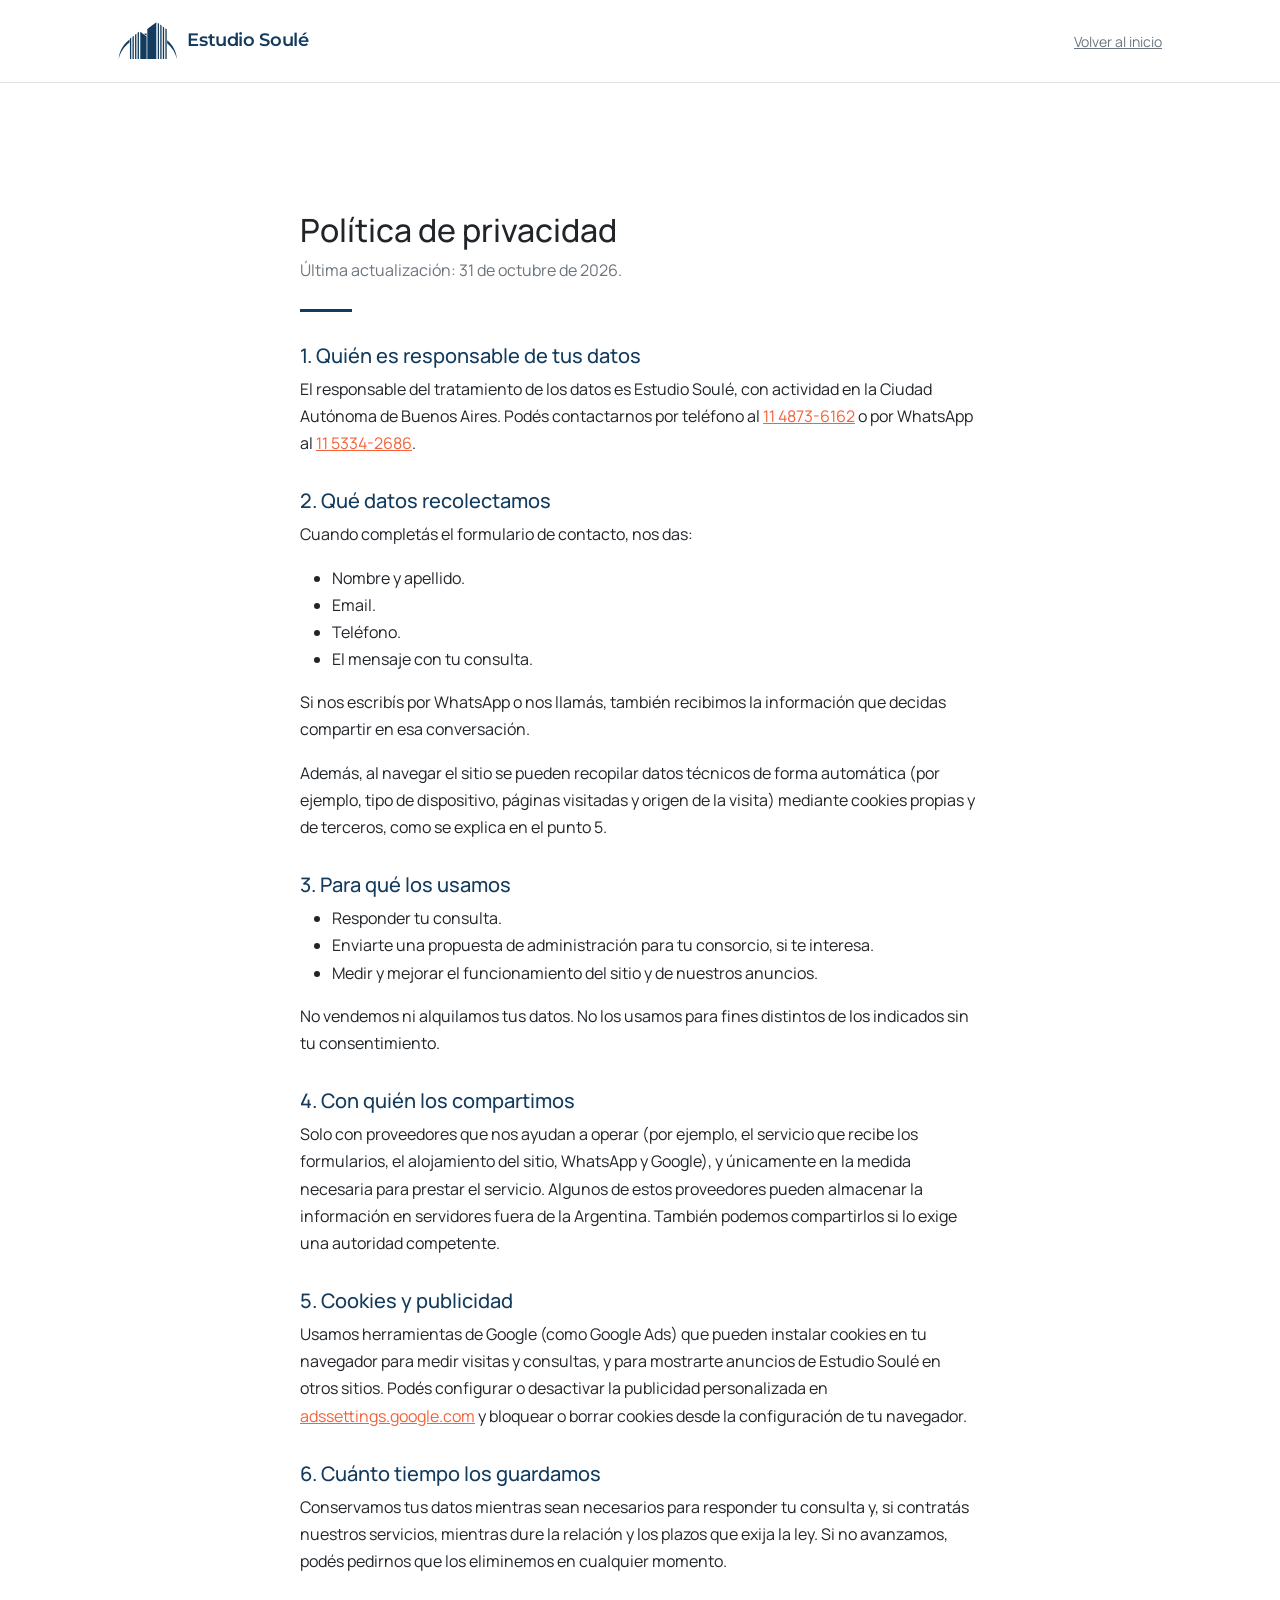
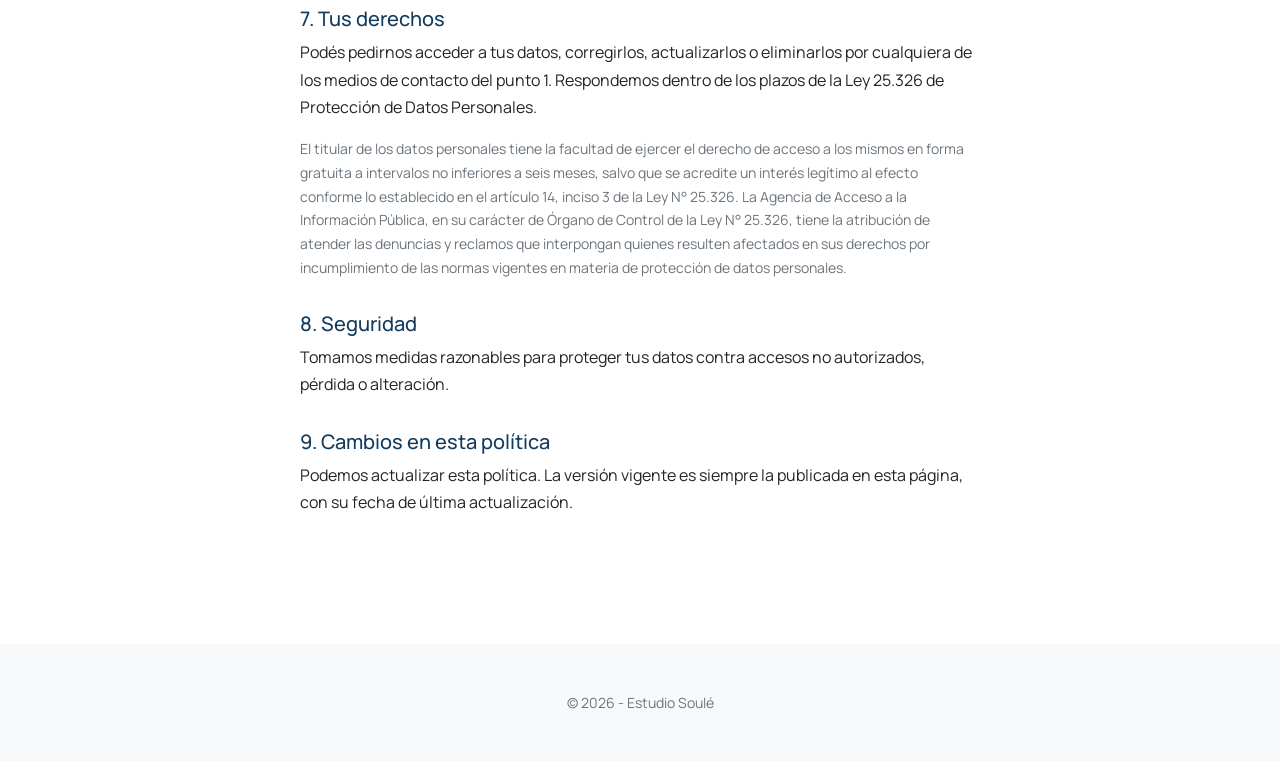
==== politica-de-privacidad.html @ 871c15b6 "Política de privacidad, teléfono flexible, imagen WebP y teléfono para Google Co-Authored-By: Claude" ====
<!DOCTYPE html>
<html lang="es-AR">

<head>

    <meta charset="utf-8" />

    <meta name="viewport" content="width=device-width, initial-scale=1" />

    <meta name="description" content="Política de privacidad de Estudio Soulé." />

    <meta name="author" content="Estudio Soulé" />

    <meta name="theme-color" content="#123B5D" />

    <link rel="canonical" href="https://www.estudiosoule.com.ar/politica-de-privacidad.html" />


    <!-- Favicon -->
    <link rel="icon" type="image/svg+xml" href="/assets/favicon_soule.svg">
    <link rel="icon" type="image/png" sizes="32x32" href="/assets/favicon_soule_1.png">


    <!-- Google Fonts -->

    <link href="https://fonts.googleapis.com/css2?family=Manrope:wght@400;500;600;700&family=Montserrat:wght@400;500;600;700&display=swap" rel="stylesheet">


    <!-- Core theme CSS -->

    <link href="/css/styles.css" rel="stylesheet" />


    <title>
        Política de privacidad | Estudio Soulé
    </title>

</head>


<body>


    <!-- Navigation -->

    <nav class="navbar navbar-light bg-white border-bottom py-3">

        <div class="container px-4 px-lg-5">

            <a class="navbar-brand" href="/" aria-label="Estudio Soulé - Inicio">

                <img src="/assets/logo/isologo-color.svg" alt="Estudio Soulé" class="navbar-logo">

                <span class="wisehost-name">
                    <span class="wise">Estudio Soulé</span>
                </span>

            </a>

            <a class="small text-muted" href="/">
                Volver al inicio
            </a>

        </div>

    </nav>


    <!-- Privacy policy -->

    <section class="page-section privacy-section">

        <div class="container px-4 px-lg-5">

            <div class="row gx-4 gx-lg-5 justify-content-center">

                <div class="col-lg-8">

                    <h1 class="h2 mt-0">
                        Política de privacidad
                    </h1>

                    <p class="text-muted">
                        Última actualización: 31 de octubre de 2026.
                    </p>

                    <hr class="divider ms-0" />


                    <h2 class="h5">1. Quién es responsable de tus datos</h2>

                    <p>
                        El responsable del tratamiento de los datos es Estudio Soulé, con actividad en la
                        Ciudad Autónoma de Buenos Aires. Podés contactarnos por teléfono al
                        <a href="tel:+541148736162">11 4873-6162</a>
                        o por WhatsApp al
                        <a href="https://wa.me/5491153342686" target="_blank" rel="noopener">11 5334-2686</a>.
                    </p>


                    <h2 class="h5">2. Qué datos recolectamos</h2>

                    <p>Cuando completás el formulario de contacto, nos das:</p>

                    <ul>
                        <li>Nombre y apellido.</li>
                        <li>Email.</li>
                        <li>Teléfono.</li>
                        <li>El mensaje con tu consulta.</li>
                    </ul>

                    <p>
                        Si nos escribís por WhatsApp o nos llamás, también recibimos la información que
                        decidas compartir en esa conversación.
                    </p>

                    <p>
                        Además, al navegar el sitio se pueden recopilar datos técnicos de forma automática
                        (por ejemplo, tipo de dispositivo, páginas visitadas y origen de la visita)
                        mediante cookies propias y de terceros, como se explica en el punto 5.
                    </p>


                    <h2 class="h5">3. Para qué los usamos</h2>

                    <ul>
                        <li>Responder tu consulta.</li>
                        <li>Enviarte una propuesta de administración para tu consorcio, si te interesa.</li>
                        <li>Medir y mejorar el funcionamiento del sitio y de nuestros anuncios.</li>
                    </ul>

                    <p>
                        No vendemos ni alquilamos tus datos. No los usamos para fines distintos
                        de los indicados sin tu consentimiento.
                    </p>


                    <h2 class="h5">4. Con quién los compartimos</h2>

                    <p>
                        Solo con proveedores que nos ayudan a operar (por ejemplo, el servicio que recibe
                        los formularios, el alojamiento del sitio, WhatsApp y Google), y únicamente en la
                        medida necesaria para prestar el servicio. Algunos de estos proveedores pueden
                        almacenar la información en servidores fuera de la Argentina. También podemos
                        compartirlos si lo exige una autoridad competente.
                    </p>


                    <h2 class="h5">5. Cookies y publicidad</h2>

                    <p>
                        Usamos herramientas de Google (como Google Ads) que pueden instalar cookies en tu
                        navegador para medir visitas y consultas, y para mostrarte anuncios de Estudio Soulé
                        en otros sitios. Podés configurar o desactivar la publicidad personalizada en
                        <a href="https://adssettings.google.com" target="_blank" rel="noopener">adssettings.google.com</a>
                        y bloquear o borrar cookies desde la configuración de tu navegador.
                    </p>


                    <h2 class="h5">6. Cuánto tiempo los guardamos</h2>

                    <p>
                        Conservamos tus datos mientras sean necesarios para responder tu consulta y,
                        si contratás nuestros servicios, mientras dure la relación y los plazos que
                        exija la ley. Si no avanzamos, podés pedirnos que los eliminemos en cualquier momento.
                    </p>


                    <h2 class="h5">7. Tus derechos</h2>

                    <p>
                        Podés pedirnos acceder a tus datos, corregirlos, actualizarlos o eliminarlos
                        por cualquiera de los medios de contacto del punto 1. Respondemos dentro de los
                        plazos de la Ley 25.326 de Protección de Datos Personales.
                    </p>

                    <p class="small text-muted">
                        El titular de los datos personales tiene la facultad de ejercer el derecho de acceso
                        a los mismos en forma gratuita a intervalos no inferiores a seis meses, salvo que se
                        acredite un interés legítimo al efecto conforme lo establecido en el artículo 14,
                        inciso 3 de la Ley N° 25.326. La Agencia de Acceso a la Información Pública, en su
                        carácter de Órgano de Control de la Ley N° 25.326, tiene la atribución de atender las
                        denuncias y reclamos que interpongan quienes resulten afectados en sus derechos por
                        incumplimiento de las normas vigentes en materia de protección de datos personales.
                    </p>


                    <h2 class="h5">8. Seguridad</h2>

                    <p>
                        Tomamos medidas razonables para proteger tus datos contra accesos no autorizados,
                        pérdida o alteración.
                    </p>


                    <h2 class="h5">9. Cambios en esta política</h2>

                    <p class="mb-0">
                        Podemos actualizar esta política. La versión vigente es siempre la publicada en
                        esta página, con su fecha de última actualización.
                    </p>

                </div>

            </div>

        </div>

    </section>


    <!-- Footer -->

    <footer class="bg-light py-5">

        <div class="container px-4 px-lg-5">

            <div class="small text-center text-muted">

                &copy; 2026 - Estudio Soulé

            </div>

        </div>

    </footer>


</body>

</html>
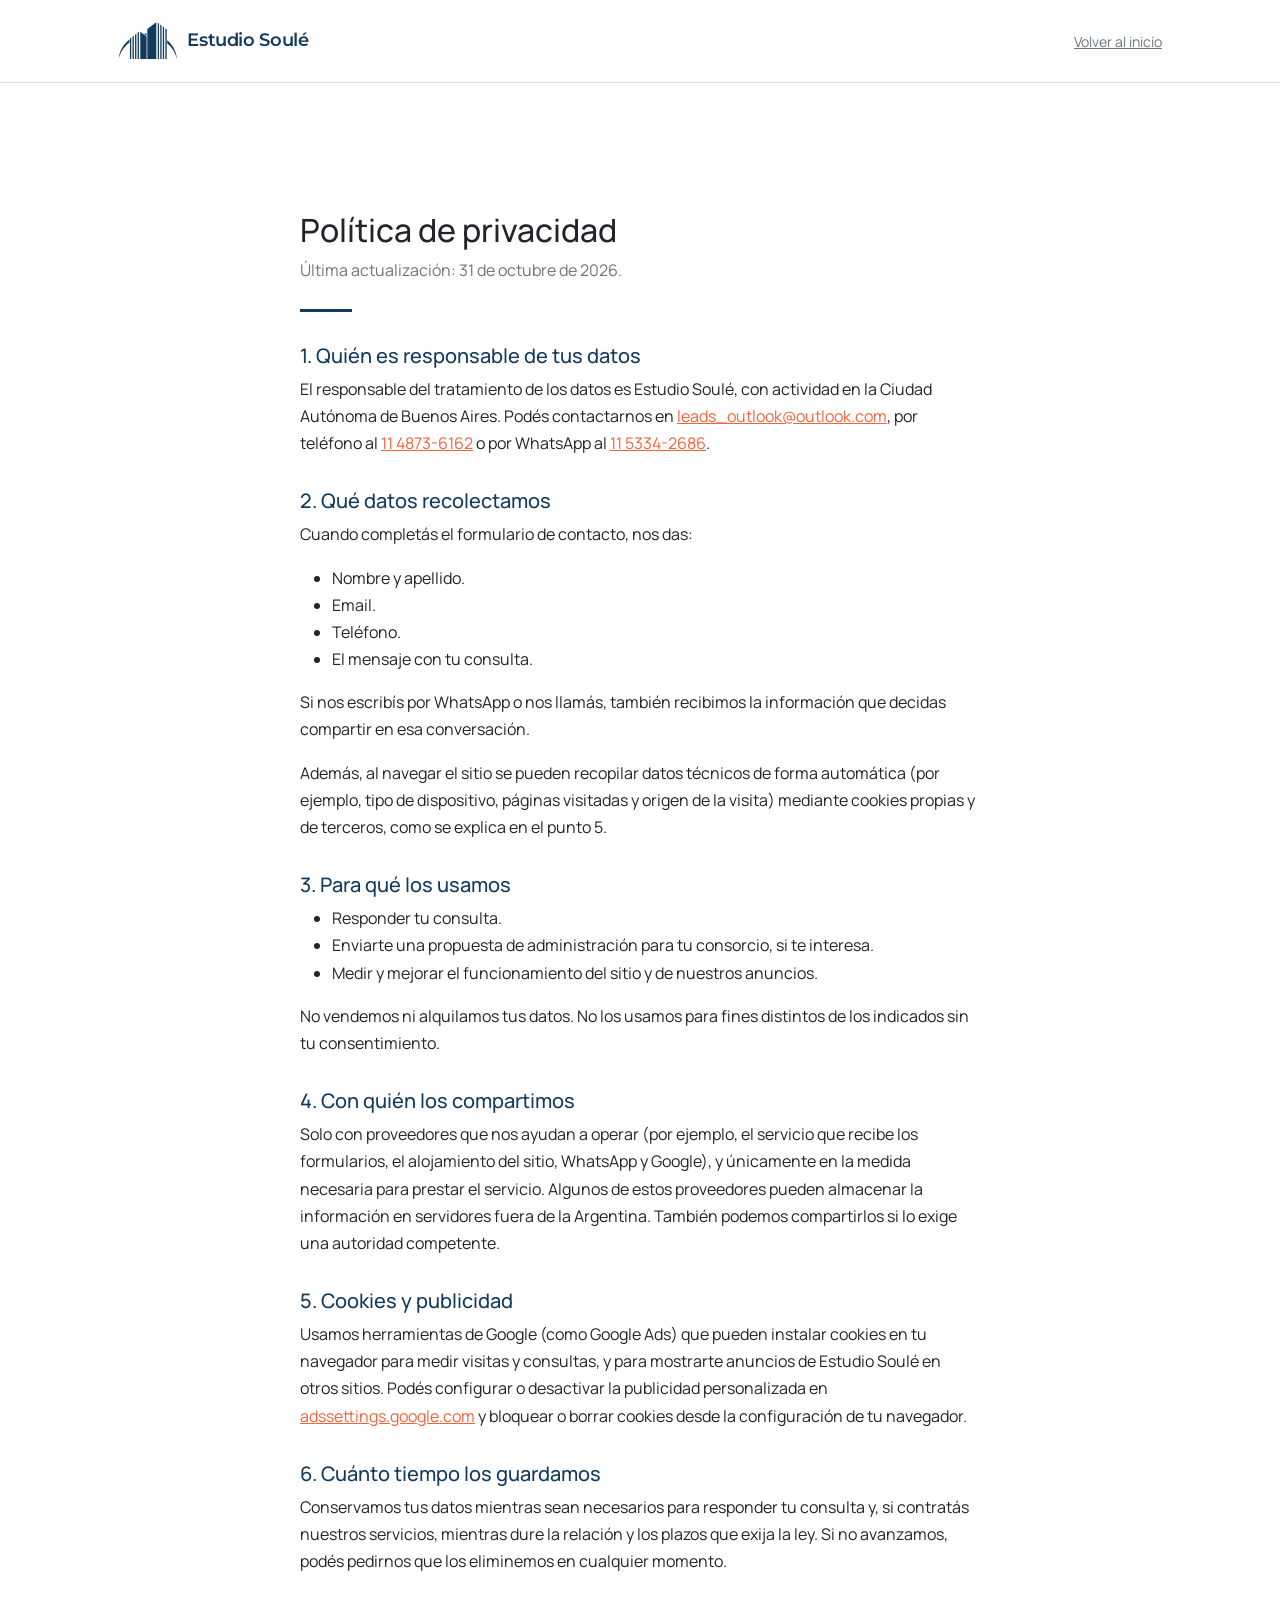
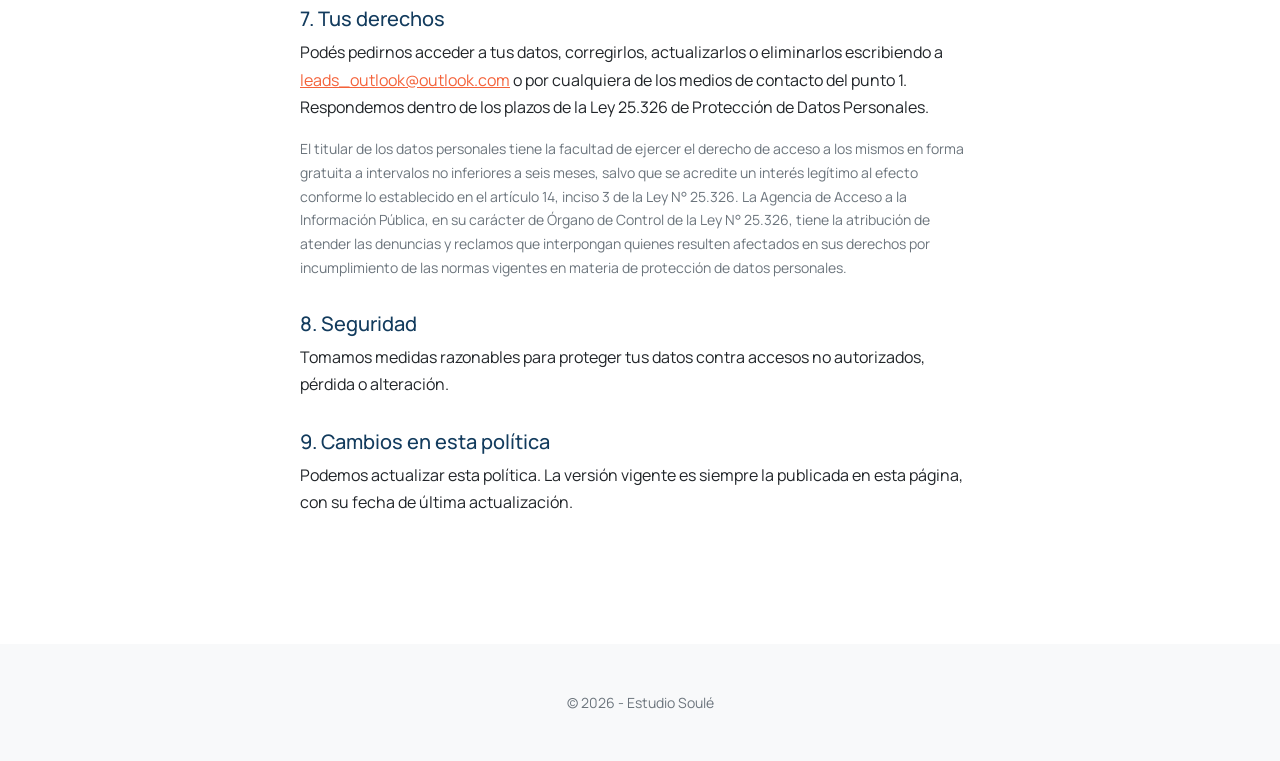
==== commit 27c94b81: "Política de privacidad: email de contacto Co-Authored-By: Claude Opus 5.5 <noreply@anthropic.com>" ====
--- a/politica-de-privacidad.html
+++ b/politica-de-privacidad.html
@@ -91,7 +91,9 @@
 
                     <p>
                         El responsable del tratamiento de los datos es Estudio Soulé, con actividad en la
-                        Ciudad Autónoma de Buenos Aires. Podés contactarnos por teléfono al
+                        Ciudad Autónoma de Buenos Aires. Podés contactarnos en
+                        <a href="mailto:leads_outlook@outlook.com">leads_outlook@outlook.com</a>,
+                        por teléfono al
                         <a href="tel:+541148736162">11 4873-6162</a>
                         o por WhatsApp al
                         <a href="https://wa.me/5491153342686" target="_blank" rel="noopener">11 5334-2686</a>.
@@ -170,7 +172,8 @@
 
                     <p>
                         Podés pedirnos acceder a tus datos, corregirlos, actualizarlos o eliminarlos
-                        por cualquiera de los medios de contacto del punto 1. Respondemos dentro de los
+                        escribiendo a <a href="mailto:leads_outlook@outlook.com">leads_outlook@outlook.com</a>
+                        o por cualquiera de los medios de contacto del punto 1. Respondemos dentro de los
                         plazos de la Ley 25.326 de Protección de Datos Personales.
                     </p>
 
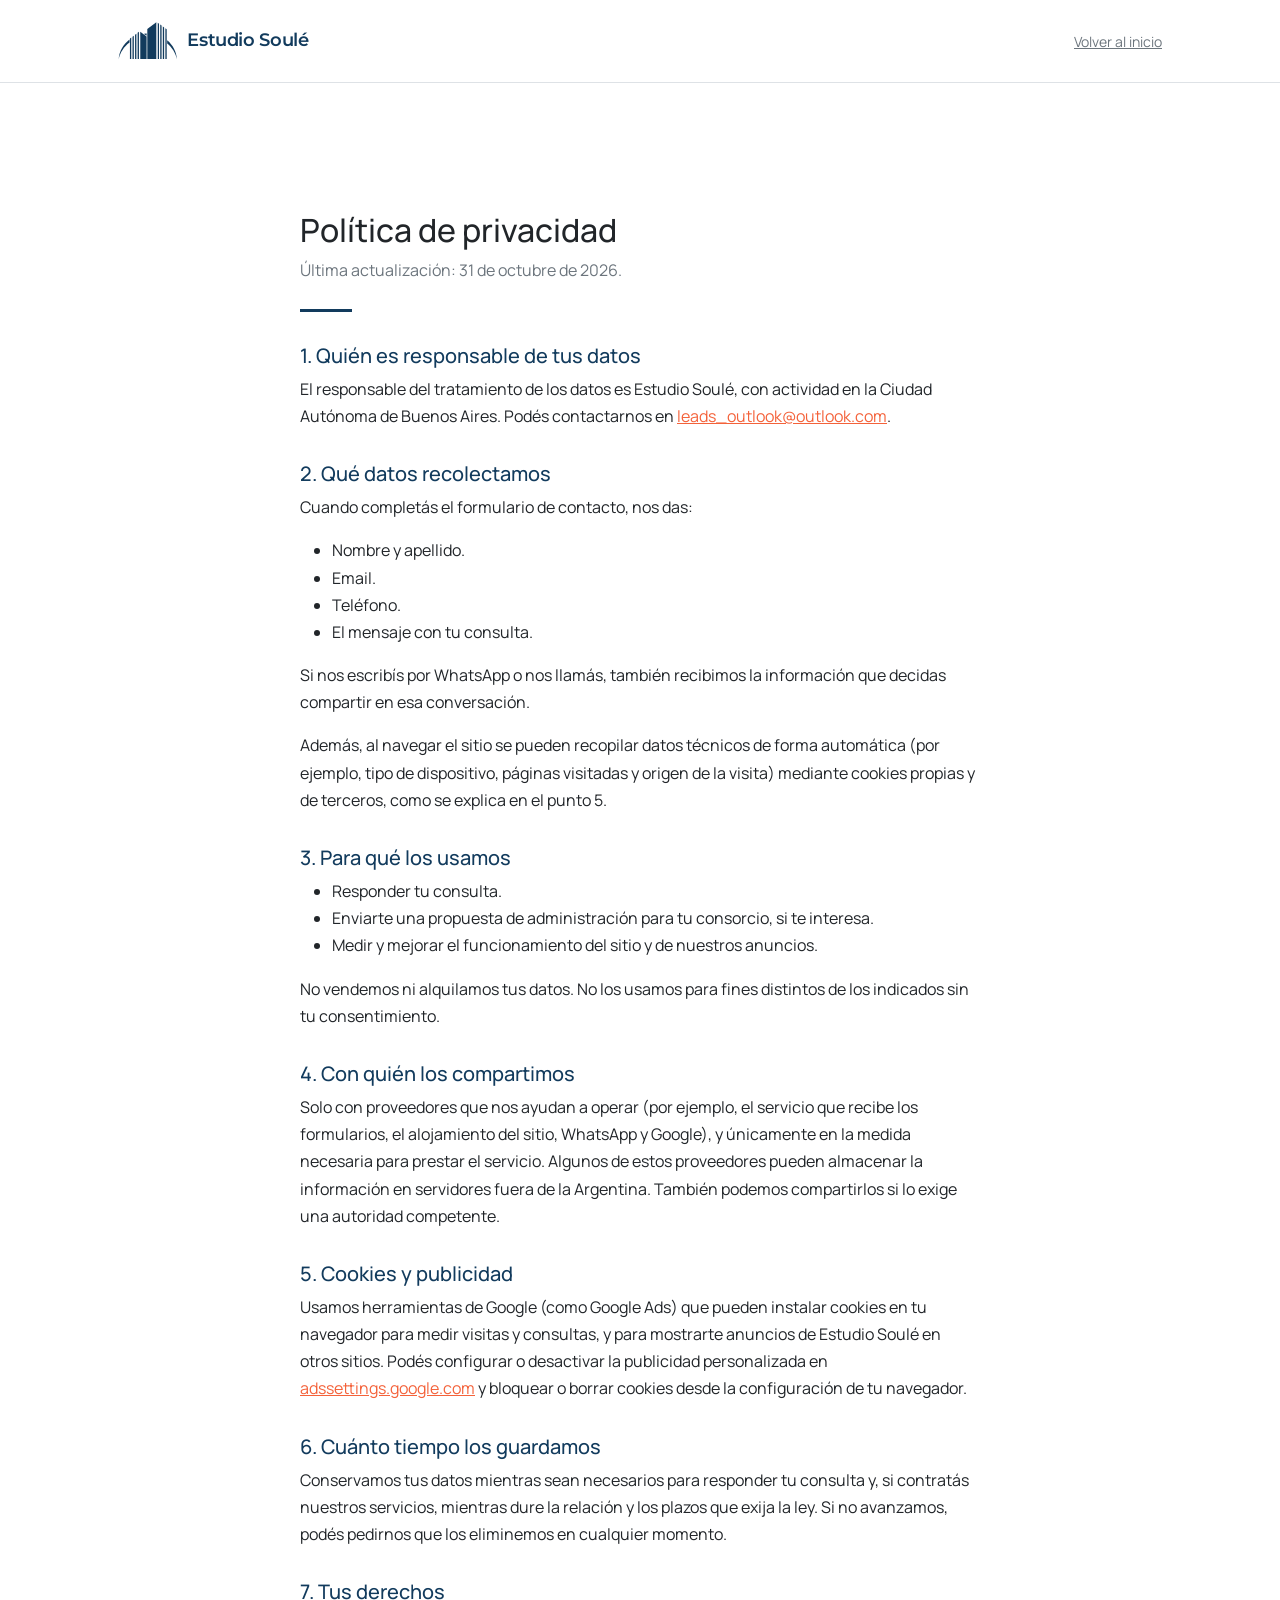
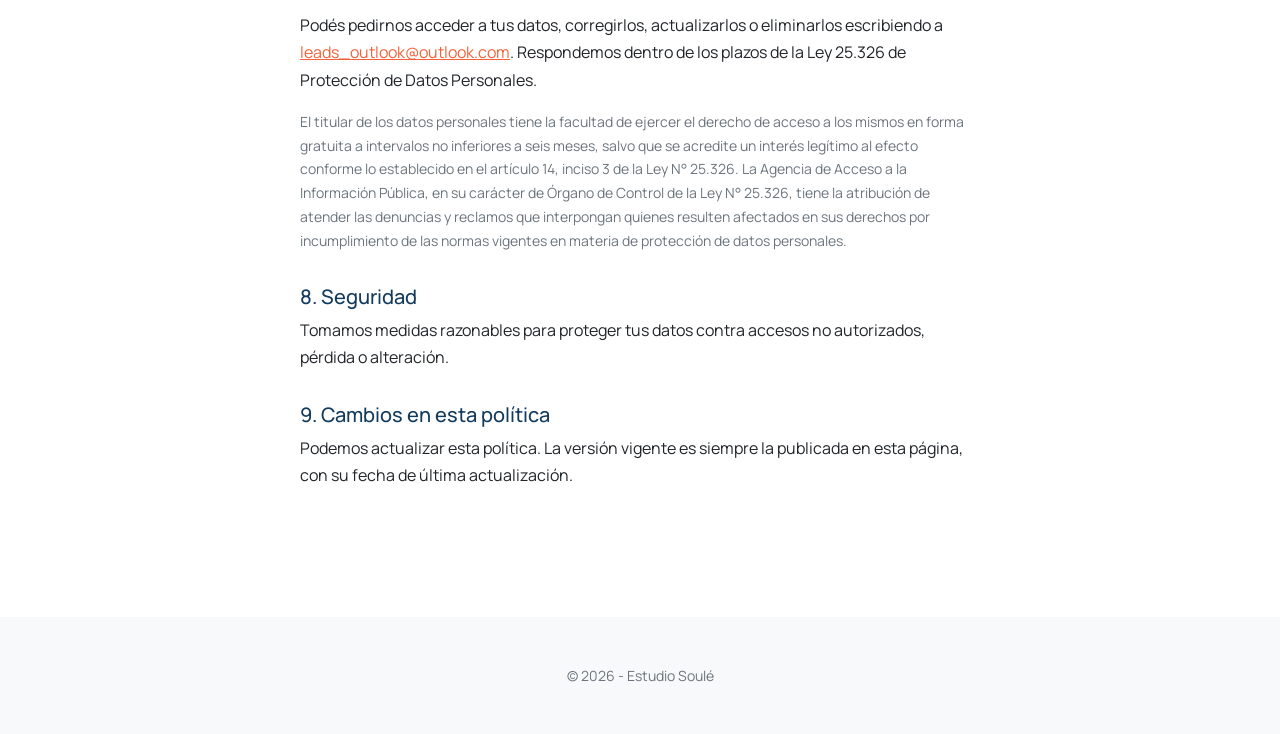
==== commit e048dc1e: "Política de privacidad: solo email como contacto Co-Authored-By: Claude Opus 5.5 <noreply@anthropic." ====
--- a/politica-de-privacidad.html
+++ b/politica-de-privacidad.html
@@ -92,11 +92,7 @@
                     <p>
                         El responsable del tratamiento de los datos es Estudio Soulé, con actividad en la
                         Ciudad Autónoma de Buenos Aires. Podés contactarnos en
-                        <a href="mailto:leads_outlook@outlook.com">leads_outlook@outlook.com</a>,
-                        por teléfono al
-                        <a href="tel:+541148736162">11 4873-6162</a>
-                        o por WhatsApp al
-                        <a href="https://wa.me/5491153342686" target="_blank" rel="noopener">11 5334-2686</a>.
+                        <a href="mailto:leads_outlook@outlook.com">leads_outlook@outlook.com</a>.
                     </p>
 
 
@@ -172,8 +168,8 @@
 
                     <p>
                         Podés pedirnos acceder a tus datos, corregirlos, actualizarlos o eliminarlos
-                        escribiendo a <a href="mailto:leads_outlook@outlook.com">leads_outlook@outlook.com</a>
-                        o por cualquiera de los medios de contacto del punto 1. Respondemos dentro de los
+                        escribiendo a <a href="mailto:leads_outlook@outlook.com">leads_outlook@outlook.com</a>.
+                        Respondemos dentro de los
                         plazos de la Ley 25.326 de Protección de Datos Personales.
                     </p>
 
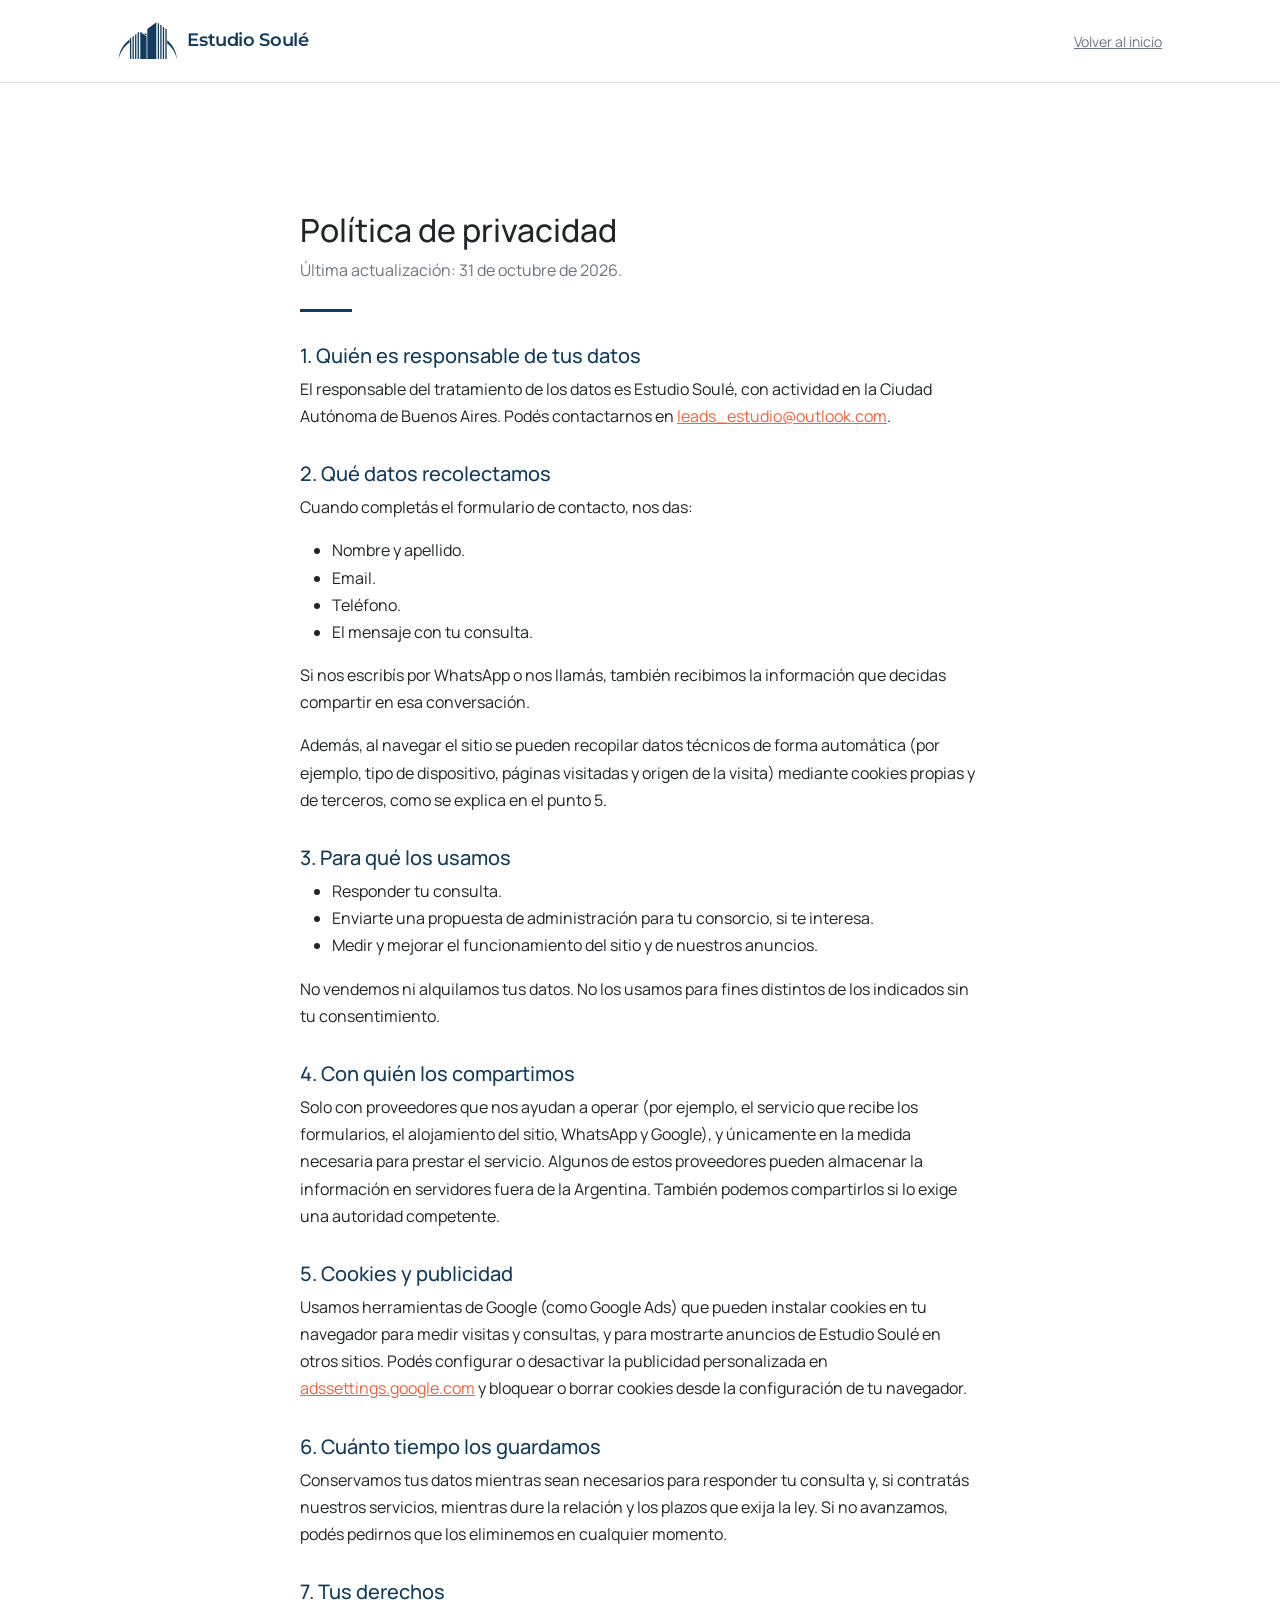
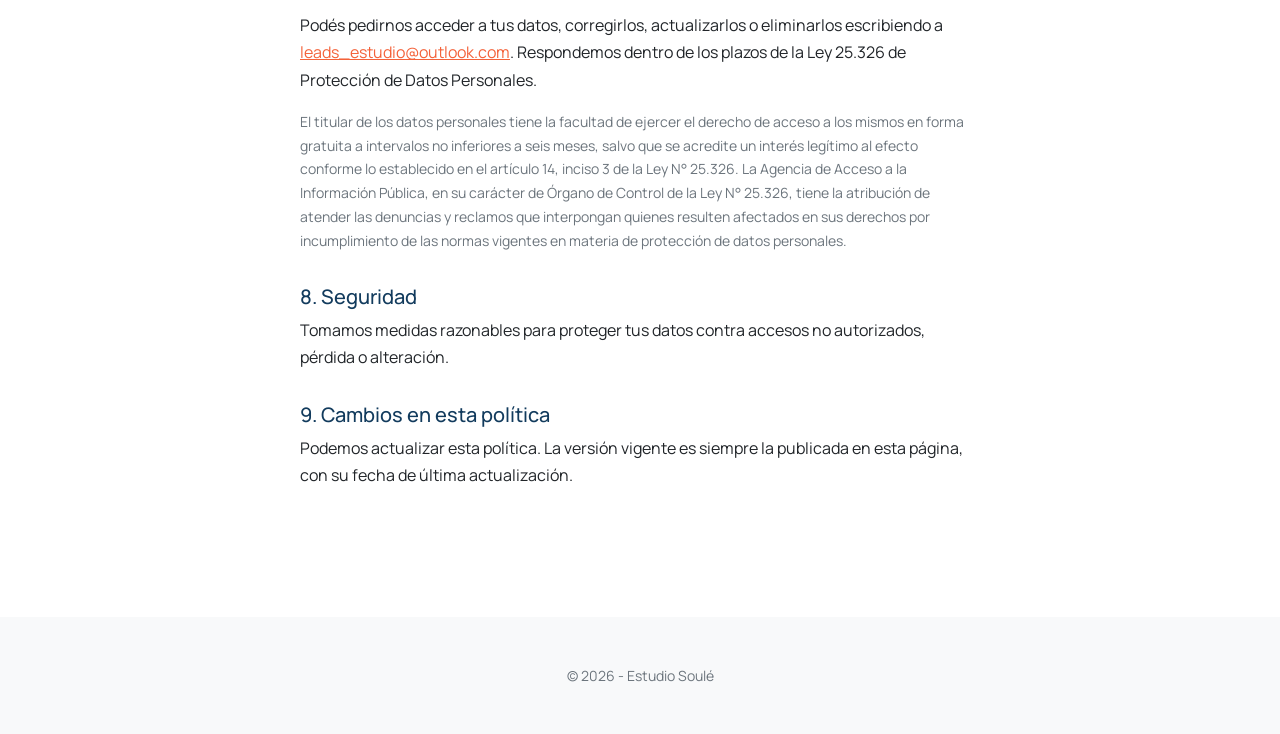
==== commit 42d7692b: "Corregir email de contacto: leads_estudio@outlook.com Co-Authored-By: Claude Opus 5.5 <noreply@anthr" ====
--- a/politica-de-privacidad.html
+++ b/politica-de-privacidad.html
@@ -92,7 +92,7 @@
                     <p>
                         El responsable del tratamiento de los datos es Estudio Soulé, con actividad en la
                         Ciudad Autónoma de Buenos Aires. Podés contactarnos en
-                        <a href="mailto:leads_outlook@outlook.com">leads_outlook@outlook.com</a>.
+                        <a href="mailto:leads_estudio@outlook.com">leads_estudio@outlook.com</a>.
                     </p>
 
 
@@ -168,7 +168,7 @@
 
                     <p>
                         Podés pedirnos acceder a tus datos, corregirlos, actualizarlos o eliminarlos
-                        escribiendo a <a href="mailto:leads_outlook@outlook.com">leads_outlook@outlook.com</a>.
+                        escribiendo a <a href="mailto:leads_estudio@outlook.com">leads_estudio@outlook.com</a>.
                         Respondemos dentro de los
                         plazos de la Ley 25.326 de Protección de Datos Personales.
                     </p>
